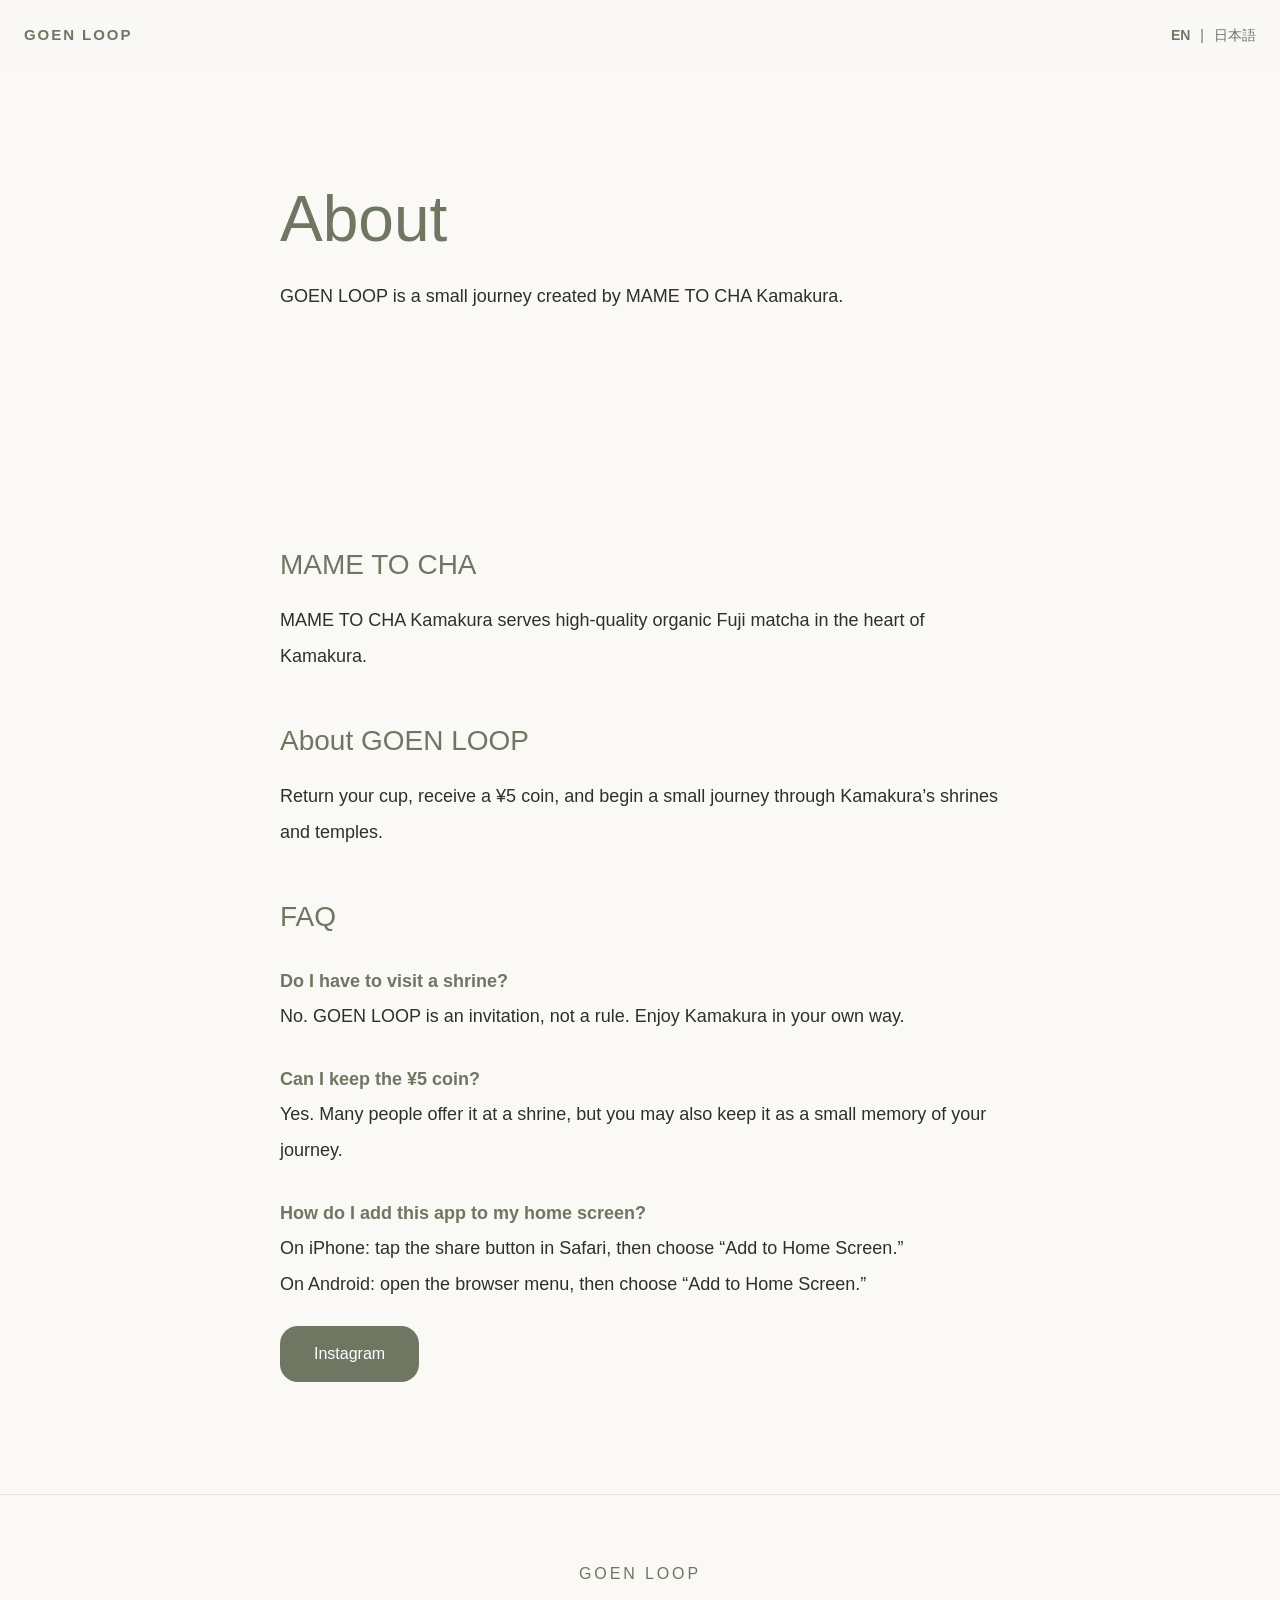
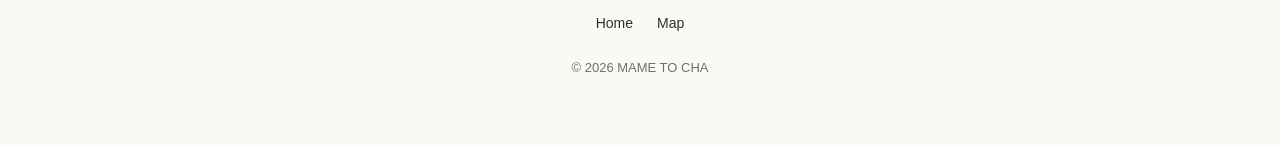
==== about.html @ 08faefaa "Initial commit" ====
<!DOCTYPE html>
<html lang="en">
<head>
  <meta charset="UTF-8" />
  <meta name="viewport" content="width=device-width, initial-scale=1.0" />
  <title>About | GOEN LOOP</title>
  <link rel="stylesheet" href="assets/css/style.css" />
  <link rel="manifest" href="manifest.json" />
  <meta name="theme-color" content="#6F7762" />
</head>
<body>
  <header class="header"><a href="index.html" class="header-logo">GOEN LOOP</a><div class="language"><button data-lang="en" class="active">EN</button><span>|</span><button data-lang="ja">日本語</button></div></header>
  <main class="about-page">
    <section class="page-hero reveal"><div class="container narrow"><h1>About</h1><p>GOEN LOOP is a small journey created by MAME TO CHA Kamakura.</p></div></section>
    <section class="about-section reveal"><div class="container narrow">
      <h2>MAME TO CHA</h2><p>MAME TO CHA Kamakura serves high-quality organic Fuji matcha in the heart of Kamakura.</p>
      <h2>About GOEN LOOP</h2><p>Return your cup, receive a ¥5 coin, and begin a small journey through Kamakura’s shrines and temples.</p>
      <h2>FAQ</h2>
      <h3>Do I have to visit a shrine?</h3><p>No. GOEN LOOP is an invitation, not a rule. Enjoy Kamakura in your own way.</p>
      <h3>Can I keep the ¥5 coin?</h3><p>Yes. Many people offer it at a shrine, but you may also keep it as a small memory of your journey.</p>
      <h3>How do I add this app to my home screen?</h3><p>On iPhone: tap the share button in Safari, then choose “Add to Home Screen.”<br>On Android: open the browser menu, then choose “Add to Home Screen.”</p>
      <a href="#" class="button">Instagram</a>
    </div></section>
  </main>
  <footer class="footer"><h3>GOEN LOOP</h3><nav><a href="index.html">Home</a><a href="map.html">Map</a></nav><p>© 2026 MAME TO CHA</p></footer>
  <script src="assets/js/app.js"></script><script src="assets/js/language.js"></script>
</body>
</html>
---- assets/css/style.css ----
:root{--bg:#FAF9F6;--surface:#fff;--text:#2F2F2F;--text-light:#707070;--border:#E7E4DE;--primary:#6F7762;--accent:#B89D52;--font-ja:'Noto Sans JP',sans-serif;--font-en:'Inter',sans-serif;--content-width:960px;--narrow:720px;--radius:24px;--transition:.3s ease}
*{box-sizing:border-box;margin:0;padding:0}html{scroll-behavior:smooth}body{background:var(--bg);color:var(--text);font-family:var(--font-en),var(--font-ja);line-height:1.9;-webkit-font-smoothing:antialiased}body:lang(ja){font-family:var(--font-ja),var(--font-en)}img{display:block;max-width:100%}a{color:inherit;text-decoration:none}button{font:inherit;background:none;border:0;cursor:pointer;color:inherit}.container{width:min(calc(100% - 48px),var(--content-width));margin:auto}.narrow{max-width:var(--narrow)}.center{text-align:center}.header{position:sticky;top:0;z-index:100;height:72px;display:flex;align-items:center;justify-content:space-between;padding:0 24px;background:rgba(250,249,246,.86);backdrop-filter:blur(18px);border-bottom:1px solid transparent;transition:var(--transition)}.header.scrolled{border-bottom-color:var(--border);background:rgba(250,249,246,.96)}.header-logo{font-size:15px;font-weight:600;letter-spacing:.13em;color:var(--primary)}.language{display:flex;align-items:center;gap:10px;font-size:14px;color:var(--text-light)}.language button.active{color:var(--primary);font-weight:600}.splash{position:fixed;inset:0;z-index:9999;background:var(--bg);display:flex;align-items:center;justify-content:center;transition:opacity .8s ease,visibility .8s ease}.splash img{width:190px}.splash.hide{opacity:0;visibility:hidden}.hero{min-height:100vh;display:flex;align-items:center;justify-content:center;position:relative;text-align:center;overflow:hidden}.home-hero{background:url('../images/hero-bg.png') center/cover no-repeat}.hero-overlay{position:absolute;inset:0;background:rgba(250,249,246,.18)}.hero-inner{position:relative;width:min(calc(100% - 48px),680px);z-index:1}.hero-logo{width:min(260px,70vw);margin:0 auto 52px}.hero h1{font-size:clamp(28px,6vw,44px);font-weight:300;line-height:1.45;letter-spacing:.02em}.hero-sub{margin-top:18px;font-size:16px;color:var(--text-light)}.scroll{margin-top:90px;color:var(--text-light);font-size:20px;animation:scroll 2.5s ease infinite;display:flex;flex-direction:column;gap:4px;align-items:center}.scroll small{font-size:11px;text-transform:uppercase;letter-spacing:.18em}.concept,.journey,.cta,.page-hero,.map-section,.places-section,.place-detail,.about-section{padding:112px 0}.concept h2,.journey h2,.cta h2,.places-section h2,.about-section h2{font-size:clamp(28px,5vw,38px);font-weight:400;line-height:1.35;margin-bottom:44px;color:var(--primary)}.concept p,.page-hero p,.about-section p{font-size:18px;line-height:2;margin-bottom:24px}.section-image,.back-link{display:inline-block;margin-top:16px;margin-bottom:24px}.place-detail .category{margin-top:0}.journey{background:#F4F1EA}.timeline{display:flex;flex-direction:column;align-items:center;gap:22px}.step .icon{width:72px;height:72px;border-radius:50%;display:flex;align-items:center;justify-content:center;margin:0 auto 12px;background:rgba(111,119,98,.12);font-size:32px;color:var(--primary)}.step p{font-size:17px}.line{width:1px;height:36px;background:var(--border)}.cta h2{font-weight:300}.button{display:inline-flex;align-items:center;justify-content:center;min-height:56px;padding:0 34px;border-radius:18px;background:var(--primary);color:white;font-weight:500;transition:var(--transition)}.button:hover{transform:translateY(-2px);filter:brightness(.95)}.footer{padding:64px 24px;text-align:center;border-top:1px solid var(--border)}.footer h3{font-size:16px;letter-spacing:.18em;font-weight:500;color:var(--primary);margin-bottom:20px}.footer nav{display:flex;justify-content:center;gap:24px;margin-bottom:20px;font-size:14px}.footer p{color:var(--text-light);font-size:13px}.page-hero{padding-bottom:48px}.page-hero h1{font-size:clamp(40px,8vw,64px);line-height:1.1;font-weight:300;color:var(--primary);margin-bottom:24px}.map-section{padding-top:0}.map-frame{width:100%;height:500px;border-radius:24px;overflow:hidden;background:#ece8e1;border:1px solid var(--border)}.map-frame iframe{width:100%;height:100%;display:block;border:0}.filter-tabs{display:flex;gap:10px;margin:0 0 28px}.filter-tabs button{padding:8px 16px;border:1px solid var(--border);border-radius:999px;color:var(--text-light)}.filter-tabs button.active{background:var(--primary);color:white;border-color:var(--primary)}.places-list{display:flex;flex-direction:column;gap:16px}.place-card{display:grid;grid-template-columns:1fr auto;gap:16px;padding:22px;border:1px solid var(--border);border-radius:20px;background:#fff;transition:var(--transition)}.place-card:hover{transform:translateY(-2px)}.place-card h3{font-size:20px;font-weight:500;margin-bottom:4px}.place-card .meta{color:var(--primary);font-size:14px;margin-bottom:8px}.place-card p{color:var(--text-light);font-size:14px;line-height:1.7}.place-card .arrow{font-size:22px;color:var(--primary);align-self:center}.back-link{display:inline-block;margin-bottom:32px;color:var(--primary)}.category{color:var(--primary);letter-spacing:.12em;text-transform:uppercase;font-size:13px;margin-top:36px}.place-detail h1{font-size:clamp(40px,7vw,60px);font-weight:300;line-height:1.15;margin-top:12px}.japanese-name{color:var(--text-light);margin-top:8px}.walk{color:var(--primary);margin:28px 0}.place-description{font-size:18px;line-height:2;margin:32px 0}.theme-line{color:var(--accent);margin-bottom:40px}.about-section h2{font-size:28px;margin-top:48px;margin-bottom:18px}.about-section h3{font-size:18px;margin-top:28px;color:var(--primary)}.reveal{opacity:0;transform:translateY(30px);transition:opacity .8s ease,transform .8s ease}.reveal.show{opacity:1;transform:none}@keyframes scroll{0%,100%{transform:translateY(0);opacity:.45}50%{transform:translateY(8px);opacity:1}}@media(max-width:768px){.header{height:64px;padding:0 18px}.header-logo{font-size:13px}.language{font-size:13px}.concept,.journey,.cta,.page-hero,.map-section,.places-section,.place-detail,.about-section{padding:88px 0}.container{width:min(calc(100% - 40px),var(--content-width))}.hero-logo{width:min(235px,72vw);margin-bottom:44px}.hero-sub{font-size:14px}.map-frame{height:420px;border-radius:20px}.footer nav{gap:18px;flex-wrap:wrap}.place-card{padding:18px}.place-card h3{font-size:18px}}

.places-loading,
.places-error{
  color:var(--text-light);
  font-size:14px;
  line-height:1.8;
  padding:20px 0;
}

/* v1.2 iOS visibility fix: place list should never depend on reveal animation */
.places-section{opacity:1!important;transform:none!important;}
.places-list{opacity:1!important;visibility:visible!important;}
.place-card{opacity:1!important;visibility:visible!important;}
.place-card *{opacity:1!important;visibility:visible!important;}


/* v1.3 Map page spacing / iPhone tuning */
.map-page .page-hero{
  padding:96px 0 36px;
}
.map-page .page-hero h1{
  margin-bottom:20px;
}
.map-page .map-section{
  padding:0;
}
.map-page .places-section{
  padding:40px 0 104px;
  opacity:1!important;
  transform:none!important;
}
.map-page .places-section h2{
  margin-bottom:28px;
  font-size:clamp(26px,5vw,34px);
}
.map-page .filter-tabs{
  margin-bottom:24px;
}
.map-page .map-frame{
  height:440px;
}
@media(max-width:768px){
  .map-page .page-hero{
    padding:84px 0 30px;
  }
  .map-page .map-frame{
    height:340px;
    border-radius:18px;
  }
  .map-page .places-section{
    padding:32px 0 88px;
  }
  .map-page .places-section h2{
    margin-bottom:22px;
  }
  .map-page .filter-tabs{
    margin-bottom:20px;
  }
}

.hero-logo{width:220px;max-width:70%;display:block;margin:0 auto 24px auto}
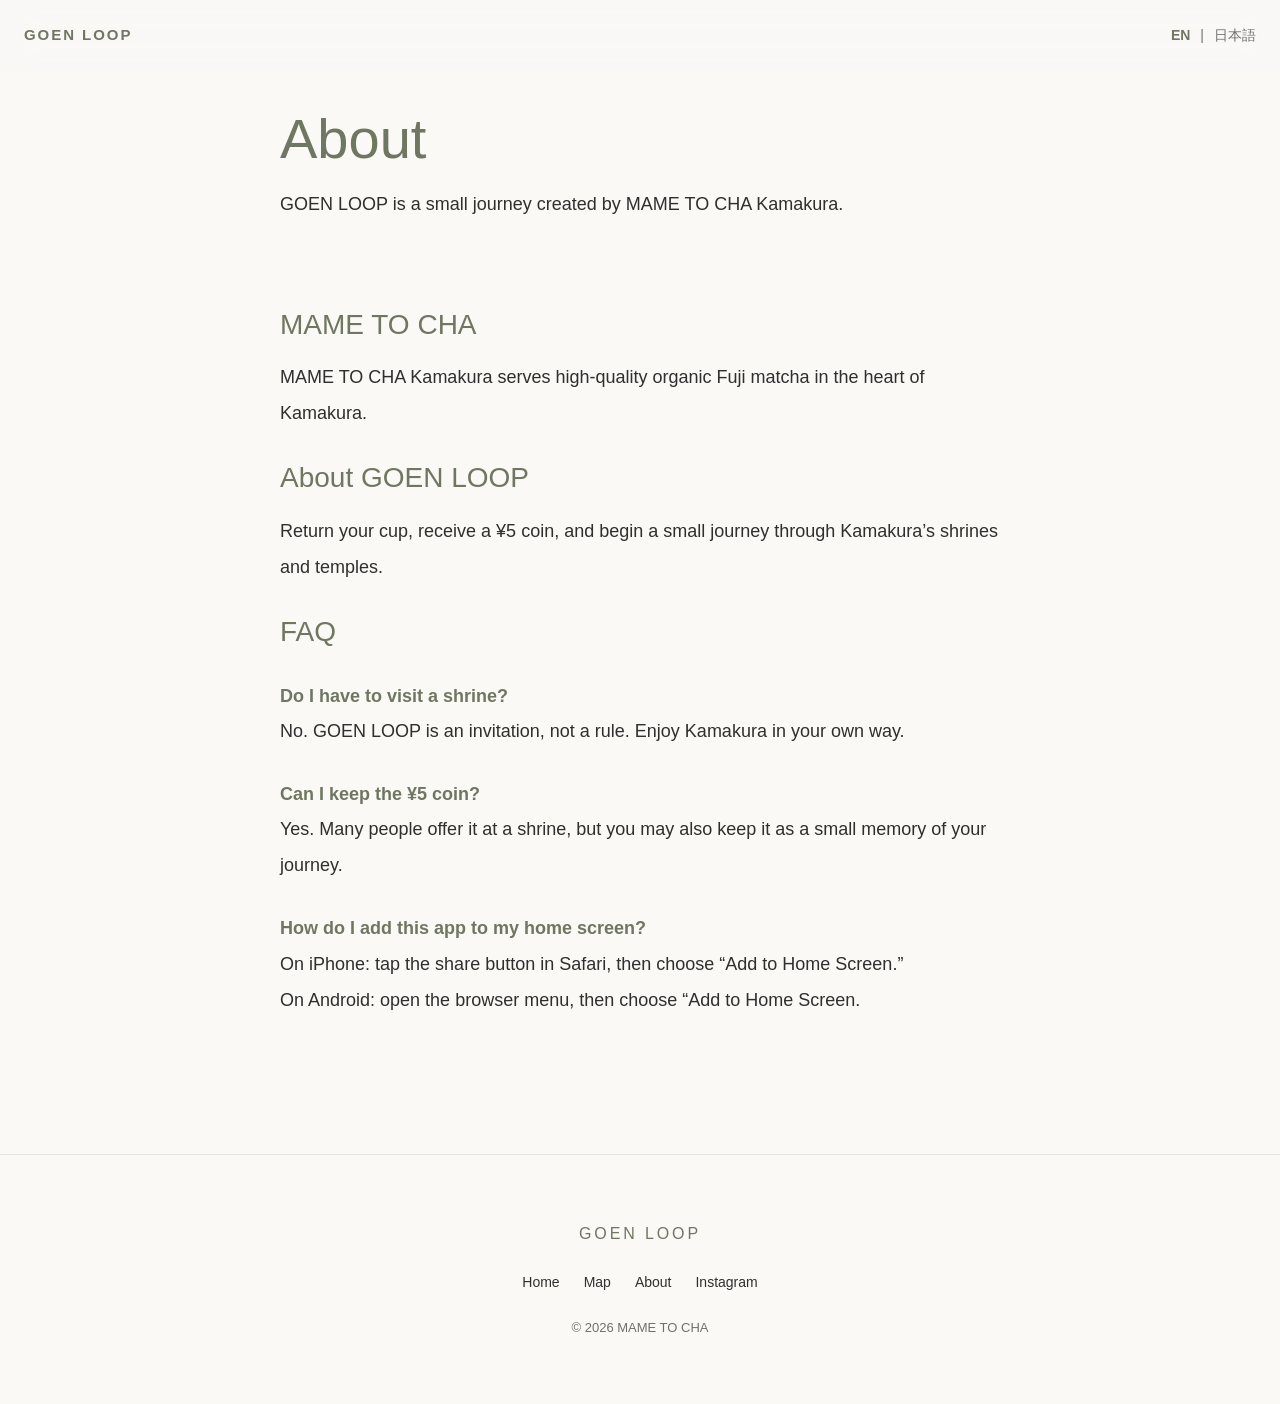
==== commit 6ec8100b: "Release Goen Loop PWA v1.0" ====
--- a/about.html
+++ b/about.html
@@ -11,18 +11,17 @@
 <body>
   <header class="header"><a href="index.html" class="header-logo">GOEN LOOP</a><div class="language"><button data-lang="en" class="active">EN</button><span>|</span><button data-lang="ja">日本語</button></div></header>
   <main class="about-page">
-    <section class="page-hero reveal"><div class="container narrow"><h1>About</h1><p>GOEN LOOP is a small journey created by MAME TO CHA Kamakura.</p></div></section>
+    <section class="page-hero reveal"><div class="container narrow"><h1 data-i18n="about_hero_title">About</h1><p data-i18n="about_hero_sub">GOEN LOOP is a small journey created by MAME TO CHA Kamakura.</p></div></section>
     <section class="about-section reveal"><div class="container narrow">
-      <h2>MAME TO CHA</h2><p>MAME TO CHA Kamakura serves high-quality organic Fuji matcha in the heart of Kamakura.</p>
-      <h2>About GOEN LOOP</h2><p>Return your cup, receive a ¥5 coin, and begin a small journey through Kamakura’s shrines and temples.</p>
-      <h2>FAQ</h2>
-      <h3>Do I have to visit a shrine?</h3><p>No. GOEN LOOP is an invitation, not a rule. Enjoy Kamakura in your own way.</p>
-      <h3>Can I keep the ¥5 coin?</h3><p>Yes. Many people offer it at a shrine, but you may also keep it as a small memory of your journey.</p>
-      <h3>How do I add this app to my home screen?</h3><p>On iPhone: tap the share button in Safari, then choose “Add to Home Screen.”<br>On Android: open the browser menu, then choose “Add to Home Screen.”</p>
-      <a href="#" class="button">Instagram</a>
+      <h2 data-i18n="about_mame_title">MAME TO CHA</h2><p data-i18n="about_mame_text">MAME TO CHA Kamakura serves high-quality organic Fuji matcha in the heart of Kamakura.</p>
+      <h2 data-i18n="about_loop_title">About GOEN LOOP</h2><p data-i18n="about_loop_text">Return your cup, receive a ¥5 coin, and begin a small journey through Kamakura’s shrines and temples.</p>
+      <h2 data-i18n="about_faq_title">FAQ</h2>
+      <h3 data-i18n="about_question_1">Do I have to visit a shrine?</h3><p data-i18n="about_answer_1">No. GOEN LOOP is an invitation, not a rule. Enjoy Kamakura in your own way.</p>
+      <h3 data-i18n="about_question_2">Can I keep the ¥5 coin?</h3><p data-i18n="about_answer_2">Yes. Many people offer it at a shrine, but you may also keep it as a small memory of your journey.</p>
+      <h3 data-i18n="about_question_3">How do I add this app to my home screen?</h3><p data-i18n="about_answer_3">On iPhone: tap the share button in Safari, then choose “Add to Home Screen.”<br>On Android: open the browser menu, then choose “Add to Home Screen.”</p>
     </div></section>
   </main>
-  <footer class="footer"><h3>GOEN LOOP</h3><nav><a href="index.html">Home</a><a href="map.html">Map</a></nav><p>© 2026 MAME TO CHA</p></footer>
+  <footer class="footer"><h3>GOEN LOOP</h3><nav><a href="index.html">Home</a><a href="map.html">Map</a><a href="about.html">About</a><a href="https://www.instagram.com/mametocha.kamakura/">Instagram</a></nav><p>© 2026 MAME TO CHA</p></footer>
   <script src="assets/js/app.js"></script><script src="assets/js/language.js"></script>
 </body>
 </html>
--- a/assets/css/style.css
+++ b/assets/css/style.css
@@ -1,5 +1,5 @@
 :root{--bg:#FAF9F6;--surface:#fff;--text:#2F2F2F;--text-light:#707070;--border:#E7E4DE;--primary:#6F7762;--accent:#B89D52;--font-ja:'Noto Sans JP',sans-serif;--font-en:'Inter',sans-serif;--content-width:960px;--narrow:720px;--radius:24px;--transition:.3s ease}
-*{box-sizing:border-box;margin:0;padding:0}html{scroll-behavior:smooth}body{background:var(--bg);color:var(--text);font-family:var(--font-en),var(--font-ja);line-height:1.9;-webkit-font-smoothing:antialiased}body:lang(ja){font-family:var(--font-ja),var(--font-en)}img{display:block;max-width:100%}a{color:inherit;text-decoration:none}button{font:inherit;background:none;border:0;cursor:pointer;color:inherit}.container{width:min(calc(100% - 48px),var(--content-width));margin:auto}.narrow{max-width:var(--narrow)}.center{text-align:center}.header{position:sticky;top:0;z-index:100;height:72px;display:flex;align-items:center;justify-content:space-between;padding:0 24px;background:rgba(250,249,246,.86);backdrop-filter:blur(18px);border-bottom:1px solid transparent;transition:var(--transition)}.header.scrolled{border-bottom-color:var(--border);background:rgba(250,249,246,.96)}.header-logo{font-size:15px;font-weight:600;letter-spacing:.13em;color:var(--primary)}.language{display:flex;align-items:center;gap:10px;font-size:14px;color:var(--text-light)}.language button.active{color:var(--primary);font-weight:600}.splash{position:fixed;inset:0;z-index:9999;background:var(--bg);display:flex;align-items:center;justify-content:center;transition:opacity .8s ease,visibility .8s ease}.splash img{width:190px}.splash.hide{opacity:0;visibility:hidden}.hero{min-height:100vh;display:flex;align-items:center;justify-content:center;position:relative;text-align:center;overflow:hidden}.home-hero{background:url('../images/hero-bg.png') center/cover no-repeat}.hero-overlay{position:absolute;inset:0;background:rgba(250,249,246,.18)}.hero-inner{position:relative;width:min(calc(100% - 48px),680px);z-index:1}.hero-logo{width:min(260px,70vw);margin:0 auto 52px}.hero h1{font-size:clamp(28px,6vw,44px);font-weight:300;line-height:1.45;letter-spacing:.02em}.hero-sub{margin-top:18px;font-size:16px;color:var(--text-light)}.scroll{margin-top:90px;color:var(--text-light);font-size:20px;animation:scroll 2.5s ease infinite;display:flex;flex-direction:column;gap:4px;align-items:center}.scroll small{font-size:11px;text-transform:uppercase;letter-spacing:.18em}.concept,.journey,.cta,.page-hero,.map-section,.places-section,.place-detail,.about-section{padding:112px 0}.concept h2,.journey h2,.cta h2,.places-section h2,.about-section h2{font-size:clamp(28px,5vw,38px);font-weight:400;line-height:1.35;margin-bottom:44px;color:var(--primary)}.concept p,.page-hero p,.about-section p{font-size:18px;line-height:2;margin-bottom:24px}.section-image,.back-link{display:inline-block;margin-top:16px;margin-bottom:24px}.place-detail .category{margin-top:0}.journey{background:#F4F1EA}.timeline{display:flex;flex-direction:column;align-items:center;gap:22px}.step .icon{width:72px;height:72px;border-radius:50%;display:flex;align-items:center;justify-content:center;margin:0 auto 12px;background:rgba(111,119,98,.12);font-size:32px;color:var(--primary)}.step p{font-size:17px}.line{width:1px;height:36px;background:var(--border)}.cta h2{font-weight:300}.button{display:inline-flex;align-items:center;justify-content:center;min-height:56px;padding:0 34px;border-radius:18px;background:var(--primary);color:white;font-weight:500;transition:var(--transition)}.button:hover{transform:translateY(-2px);filter:brightness(.95)}.footer{padding:64px 24px;text-align:center;border-top:1px solid var(--border)}.footer h3{font-size:16px;letter-spacing:.18em;font-weight:500;color:var(--primary);margin-bottom:20px}.footer nav{display:flex;justify-content:center;gap:24px;margin-bottom:20px;font-size:14px}.footer p{color:var(--text-light);font-size:13px}.page-hero{padding-bottom:48px}.page-hero h1{font-size:clamp(40px,8vw,64px);line-height:1.1;font-weight:300;color:var(--primary);margin-bottom:24px}.map-section{padding-top:0}.map-frame{width:100%;height:500px;border-radius:24px;overflow:hidden;background:#ece8e1;border:1px solid var(--border)}.map-frame iframe{width:100%;height:100%;display:block;border:0}.filter-tabs{display:flex;gap:10px;margin:0 0 28px}.filter-tabs button{padding:8px 16px;border:1px solid var(--border);border-radius:999px;color:var(--text-light)}.filter-tabs button.active{background:var(--primary);color:white;border-color:var(--primary)}.places-list{display:flex;flex-direction:column;gap:16px}.place-card{display:grid;grid-template-columns:1fr auto;gap:16px;padding:22px;border:1px solid var(--border);border-radius:20px;background:#fff;transition:var(--transition)}.place-card:hover{transform:translateY(-2px)}.place-card h3{font-size:20px;font-weight:500;margin-bottom:4px}.place-card .meta{color:var(--primary);font-size:14px;margin-bottom:8px}.place-card p{color:var(--text-light);font-size:14px;line-height:1.7}.place-card .arrow{font-size:22px;color:var(--primary);align-self:center}.back-link{display:inline-block;margin-bottom:32px;color:var(--primary)}.category{color:var(--primary);letter-spacing:.12em;text-transform:uppercase;font-size:13px;margin-top:36px}.place-detail h1{font-size:clamp(40px,7vw,60px);font-weight:300;line-height:1.15;margin-top:12px}.japanese-name{color:var(--text-light);margin-top:8px}.walk{color:var(--primary);margin:28px 0}.place-description{font-size:18px;line-height:2;margin:32px 0}.theme-line{color:var(--accent);margin-bottom:40px}.about-section h2{font-size:28px;margin-top:48px;margin-bottom:18px}.about-section h3{font-size:18px;margin-top:28px;color:var(--primary)}.reveal{opacity:0;transform:translateY(30px);transition:opacity .8s ease,transform .8s ease}.reveal.show{opacity:1;transform:none}@keyframes scroll{0%,100%{transform:translateY(0);opacity:.45}50%{transform:translateY(8px);opacity:1}}@media(max-width:768px){.header{height:64px;padding:0 18px}.header-logo{font-size:13px}.language{font-size:13px}.concept,.journey,.cta,.page-hero,.map-section,.places-section,.place-detail,.about-section{padding:88px 0}.container{width:min(calc(100% - 40px),var(--content-width))}.hero-logo{width:min(235px,72vw);margin-bottom:44px}.hero-sub{font-size:14px}.map-frame{height:420px;border-radius:20px}.footer nav{gap:18px;flex-wrap:wrap}.place-card{padding:18px}.place-card h3{font-size:18px}}
+*{box-sizing:border-box;margin:0;padding:0}html{scroll-behavior:smooth}body{background:var(--bg);color:var(--text);font-family:var(--font-en),var(--font-ja);line-height:1.9;-webkit-font-smoothing:antialiased}body:lang(ja){font-family:var(--font-ja),var(--font-en)}img{display:block;max-width:100%}a{color:inherit;text-decoration:none}button{font:inherit;background:none;border:0;cursor:pointer;color:inherit}.container{width:min(calc(100% - 48px),var(--content-width));margin:auto}.narrow{max-width:var(--narrow)}.center{text-align:center}.header{position:sticky;top:0;z-index:100;height:72px;display:flex;align-items:center;justify-content:space-between;padding:0 24px;background:rgba(250,249,246,.86);backdrop-filter:blur(18px);border-bottom:1px solid transparent;transition:var(--transition)}.header.scrolled{border-bottom-color:var(--border);background:rgba(250,249,246,.96)}.header-logo{font-size:15px;font-weight:600;letter-spacing:.13em;color:var(--primary)}.language{display:flex;align-items:center;gap:10px;font-size:14px;color:var(--text-light)}.language button.active{color:var(--primary);font-weight:600}.hero{min-height:100vh;display:flex;align-items:center;justify-content:center;position:relative;text-align:center;overflow:hidden}.hero::after{content:"";position:absolute;left:0;right:0;bottom:0;height:18%;background:linear-gradient(180deg,rgba(250,249,246,0) 0%,rgba(250,249,246,0.08) 70%,rgba(250,249,246,0.95) 100%);pointer-events:none;z-index:1}.home-hero{background:url('../images/hero-bg.png') center/cover no-repeat}.hero-overlay{position:absolute;inset:0;z-index:0;background:linear-gradient(180deg,rgba(250,249,246,0) 0%,rgba(250,249,246,0.04) 70%,rgba(250,249,246,0.2) 82%,rgba(250,249,246,0.92) 100%)}.hero-inner{position:relative;width:min(calc(100% - 48px),680px);z-index:2}.hero-logo{width:min(260px,70vw);margin:0 auto 52px}.hero h1{font-size:clamp(28px,6vw,44px);font-weight:300;line-height:1.45;letter-spacing:.02em}.hero-sub{margin-top:18px;font-size:16px;color:var(--text-light)}.scroll{margin-top:90px;color:var(--text-light);font-size:20px;animation:scroll 2.5s ease infinite;display:flex;flex-direction:column;gap:4px;align-items:center;position:relative;padding:8px 14px;border-radius:999px;background:linear-gradient(180deg,rgba(255,255,255,0.42) 0%,rgba(255,255,255,0.18) 55%,rgba(255,255,255,0) 100%);backdrop-filter:blur(4px);-webkit-backdrop-filter:blur(4px)}.scroll small{font-size:11px;text-transform:uppercase;letter-spacing:.18em}.concept,.journey,.cta,.page-hero,.map-section,.places-section,.place-detail,.about-section{padding:112px 0}.concept h2,.journey h2,.cta h2,.places-section h2,.about-section h2{font-size:clamp(28px,5vw,38px);font-weight:400;line-height:1.35;margin-bottom:44px;color:var(--primary)}.concept p,.page-hero p,.about-section p{font-size:18px;line-height:2;margin-bottom:24px}.section-image,.back-link{display:inline-block;margin-top:16px;margin-bottom:24px}.concept-image{display:block;width:100%;height:220px;object-fit:cover;border-radius:16px;margin:24px 0}.concept .section-image{display:block;width:100%;height:260px;object-fit:cover;border-radius:16px;margin:24px 0}.place-detail .category{margin-top:0}.journey{background:#F4F1EA}.timeline{display:flex;flex-direction:column;align-items:center;gap:22px}.step .icon{width:72px;height:72px;border-radius:50%;display:flex;align-items:center;justify-content:center;margin:0 auto 12px;background:rgba(111,119,98,.12);font-size:32px;color:var(--primary)}.step p{font-size:17px}.line{width:1px;height:36px;background:var(--border)}.cta h2{font-weight:300}.button{display:inline-flex;align-items:center;justify-content:center;min-height:56px;padding:0 34px;border-radius:18px;background:var(--primary);color:white;font-weight:500;transition:var(--transition)}.button:hover{transform:translateY(-2px);filter:brightness(.95)}.footer{padding:64px 24px;text-align:center;border-top:1px solid var(--border)}.footer h3{font-size:16px;letter-spacing:.18em;font-weight:500;color:var(--primary);margin-bottom:20px}.footer nav{display:flex;justify-content:center;gap:24px;margin-bottom:20px;font-size:14px}.footer p{color:var(--text-light);font-size:13px}.page-hero{padding-bottom:48px}.about-page .page-hero{padding-top:36px;padding-bottom:0}.about-page .page-hero p{margin-bottom:0}.about-page .page-hero h1{font-size:clamp(36px,7.2vw,56px);margin-bottom:16px}.about-page .about-section{padding-top:56px}.about-page .about-section h2{margin-top:28px;margin-bottom:16px}.page-hero h1{font-size:clamp(40px,8vw,64px);line-height:1.1;font-weight:300;color:var(--primary);margin-bottom:24px}.map-section{padding-top:0}.map-frame{width:100%;height:500px;border-radius:24px;overflow:hidden;background:#ece8e1;border:1px solid var(--border)}.map-frame iframe{width:100%;height:100%;display:block;border:0}.filter-tabs{display:flex;gap:10px;margin:0 0 28px}.filter-tabs button{padding:8px 16px;border:1px solid var(--border);border-radius:999px;color:var(--text-light)}.filter-tabs button.active{background:var(--primary);color:white;border-color:var(--primary)}.places-list{display:flex;flex-direction:column;gap:16px}.place-card{display:grid;grid-template-columns:1fr auto;gap:16px;padding:22px;border:1px solid var(--border);border-radius:20px;background:#fff;transition:var(--transition)}.place-card:hover{transform:translateY(-2px)}.place-card h3{font-size:20px;font-weight:500;margin-bottom:4px}.place-card .meta{color:var(--primary);font-size:14px;margin-bottom:8px}.place-card p{color:var(--text-light);font-size:14px;line-height:1.7}.place-card .arrow{font-size:22px;color:var(--primary);align-self:center}.back-link{display:inline-block;margin-bottom:32px;color:var(--primary)}.place-page .place-detail{padding-top:32px;padding-bottom:88px}.place-page .back-link{margin-top:0;margin-bottom:4px}.place-image{display:block;width:100%;height:260px;object-fit:cover;border-radius:16px;margin:24px 0}.place-page .category{margin-top:0}.category{color:var(--primary);letter-spacing:.12em;text-transform:uppercase;font-size:13px;margin-top:36px}.place-detail h1{font-size:clamp(40px,7vw,60px);font-weight:300;line-height:1.15;margin-top:12px}.japanese-name{color:var(--text-light);margin-top:8px}.walk{color:var(--primary);margin:28px 0}.place-description{font-size:18px;line-height:2;margin:32px 0}.theme-line{color:var(--accent);margin-bottom:40px}.theme-line{font-size:15px}.place-detail .button{padding:0 28px;min-height:52px;border-radius:16px;letter-spacing:.01em}.place-detail .button:hover{transform:none}.about-section h2{font-size:28px;margin-top:48px;margin-bottom:18px}.about-section h3{font-size:18px;margin-top:28px;color:var(--primary)}.about-section p[data-i18n="about_answer_3"]{white-space:pre-line}.reveal{opacity:0;transform:translateY(30px);transition:opacity .8s ease,transform .8s ease}.reveal.show{opacity:1;transform:none}@keyframes scroll{0%,100%{transform:translateY(0);opacity:.45}50%{transform:translateY(8px);opacity:1}}@media(max-width:768px){.header{height:64px;padding:0 18px}.header-logo{font-size:13px}.language{font-size:13px}.concept,.journey,.cta,.page-hero,.map-section,.places-section,.place-detail,.about-section{padding:88px 0}.container{width:min(calc(100% - 40px),var(--content-width))}.hero-logo{width:min(235px,72vw);margin-bottom:44px}.hero-sub{font-size:14px}.map-frame{height:420px;border-radius:20px}.footer nav{gap:18px;flex-wrap:wrap}.place-card{padding:18px}.place-card h3{font-size:18px}}
 
 .places-loading,
 .places-error{
